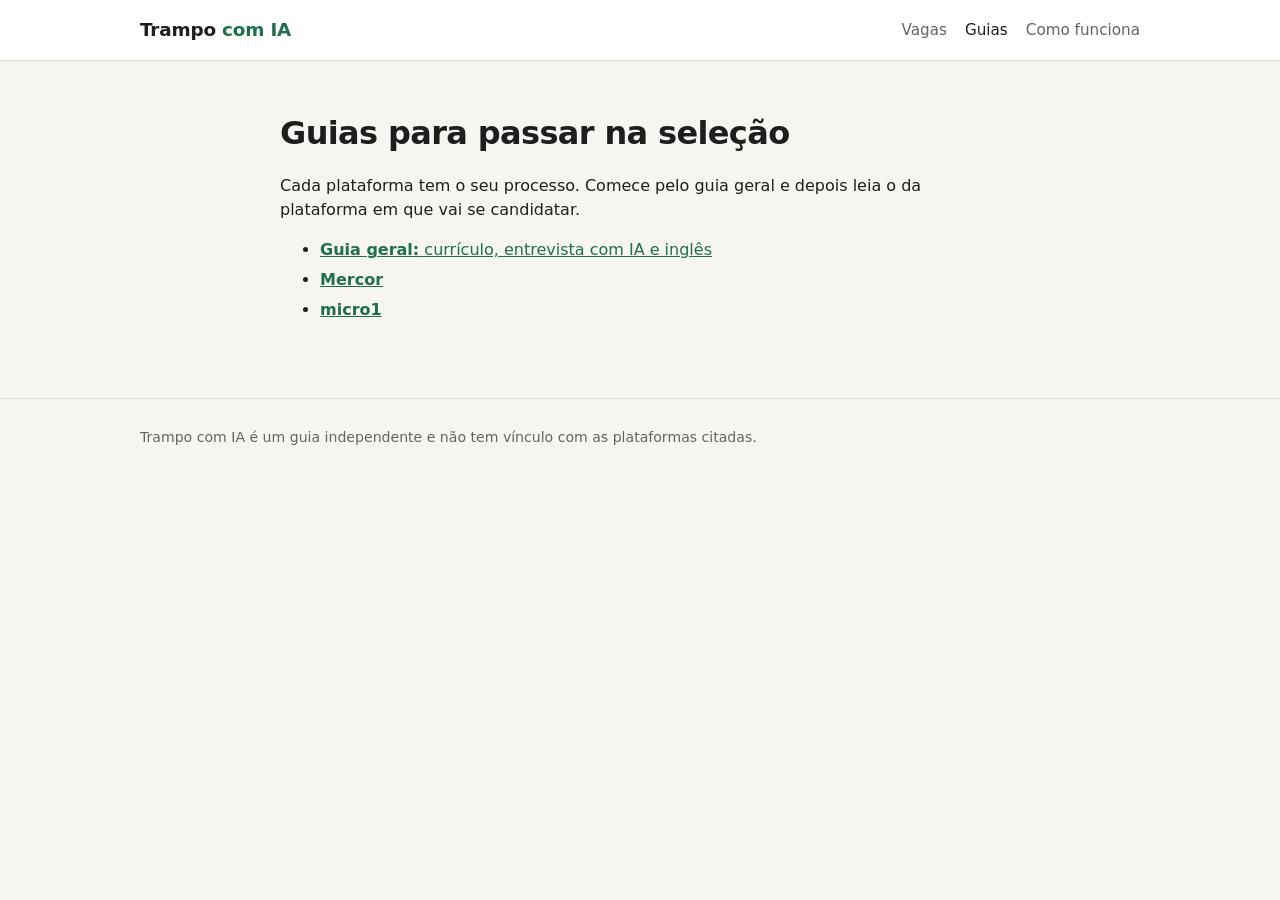
==== site/guias/index.html @ 9a8f085f "Hub de vagas de treinamento de IA: coletor (Mercor, micro1), site e rotina diaria Co-Authored-By: Cl" ====
<!doctype html>
<html lang="pt-BR">
<head>
<meta charset="utf-8">
<meta name="viewport" content="width=device-width, initial-scale=1">
<title>Guias · Trampo com IA</title>
<link rel="stylesheet" href="../estilo.css">
</head>
<body>
<header class="topo"><div class="envolve">
  <a class="logo" href="../">Trampo<span> com IA</span></a>
  <nav class="menu"><a href="../">Vagas</a><a href="./" aria-current="page">Guias</a><a href="../como-funciona.html">Como funciona</a></nav>
</div></header>
<main class="envolve texto">
  <h1>Guias para passar na seleção</h1>
  <p>Cada plataforma tem o seu processo. Comece pelo guia geral e depois leia o da plataforma em que vai se candidatar.</p>
  <ul>
    <li><a href="geral.html"><b>Guia geral:</b> currículo, entrevista com IA e inglês</a></li>
    <li><a href="mercor.html"><b>Mercor</b></a></li>
    <li><a href="micro1.html"><b>micro1</b></a></li>
  </ul>
</main>
<footer><div class="envolve"><p>Trampo com IA é um guia independente e não tem vínculo com as plataformas citadas.</p></div></footer>
</body>
</html>
---- site/estilo.css ----
:root {
  --bg: #f6f5f1; --sup: #ffffff; --tinta: #1d1f1c; --suave: #62665f; --linha: #e2e0d8;
  --marca: #1f6f4a; --marca-2: #e8f2ec; --alerta: #9a5b12; --alerta-2: #fbf1e3; --raio: 12px;
  font-family: "Inter", system-ui, -apple-system, "Segoe UI", sans-serif;
}
@media (prefers-color-scheme: dark) {
  :root { --bg: #121412; --sup: #1a1d1a; --tinta: #ecebe6; --suave: #a3a69f; --linha: #2c302c;
          --marca: #5cc493; --marca-2: #1c2f25; --alerta: #e7a95a; --alerta-2: #2e2416; }
}
* { box-sizing: border-box; }
body { margin: 0; background: var(--bg); color: var(--tinta); line-height: 1.5; }
a { color: var(--marca); }
.envolve { max-width: 1040px; margin: 0 auto; padding: 0 20px; }

header.topo { border-bottom: 1px solid var(--linha); background: var(--sup); }
header.topo .envolve { display: flex; align-items: center; gap: 24px; height: 60px; }
.logo { font-weight: 800; font-size: 1.15rem; text-decoration: none; color: var(--tinta); letter-spacing: -.01em; }
.logo span { color: var(--marca); }
nav.menu { display: flex; gap: 18px; margin-left: auto; font-size: .95rem; }
nav.menu a { color: var(--suave); text-decoration: none; }
nav.menu a:hover, nav.menu a[aria-current] { color: var(--tinta); }

.hero { padding: 40px 0 20px; }
.hero h1 { font-size: clamp(1.6rem, 3.6vw, 2.4rem); line-height: 1.15; margin: 0 0 10px; letter-spacing: -.02em; max-width: 22ch; }
.hero p { color: var(--suave); margin: 0; max-width: 60ch; font-size: 1.05rem; }
.numeros { display: flex; gap: 28px; margin-top: 22px; flex-wrap: wrap; }
.numeros b { display: block; font-size: 1.5rem; font-variant-numeric: tabular-nums; }
.numeros small { color: var(--suave); }

.filtros { position: sticky; top: 0; z-index: 5; background: var(--bg); padding: 14px 0; border-bottom: 1px solid var(--linha); }
.linha-f { display: flex; gap: 10px; flex-wrap: wrap; align-items: center; }
.filtros input[type=search], .filtros select {
  font: inherit; padding: 9px 12px; border: 1px solid var(--linha); border-radius: 10px; background: var(--sup); color: var(--tinta);
}
.filtros input[type=search] { flex: 1 1 260px; }
.chips { display: flex; gap: 6px; flex-wrap: wrap; margin-top: 10px; }
.chip { font: inherit; font-size: .88rem; padding: 5px 12px; border-radius: 99px; border: 1px solid var(--linha);
        background: var(--sup); color: var(--suave); cursor: pointer; }
.chip[aria-pressed=true] { background: var(--marca); border-color: var(--marca); color: #fff; }
.troca { display: inline-flex; align-items: center; gap: 6px; font-size: .92rem; color: var(--suave); cursor: pointer; }

.resultado { color: var(--suave); font-size: .92rem; margin: 16px 0 8px; }
.lista { display: grid; gap: 12px; padding-bottom: 40px; }
.vaga { background: var(--sup); border: 1px solid var(--linha); border-radius: var(--raio); padding: 16px 18px;
        display: grid; grid-template-columns: 1fr auto; gap: 6px 18px; }
.vaga h3 { margin: 0; font-size: 1.05rem; line-height: 1.3; }
.meta { display: flex; gap: 8px; flex-wrap: wrap; font-size: .82rem; color: var(--suave); align-items: center; }
.selo { padding: 2px 8px; border-radius: 6px; background: var(--bg); border: 1px solid var(--linha); }
.selo.br { background: var(--marca-2); color: var(--marca); border-color: transparent; font-weight: 600; }
.selo.fora { background: var(--alerta-2); color: var(--alerta); border-color: transparent; }
.valor { font-weight: 700; font-size: 1.1rem; text-align: right; font-variant-numeric: tabular-nums; white-space: nowrap; }
.valor small { display: block; font-weight: 400; font-size: .78rem; color: var(--suave); }
.resumo { grid-column: 1 / -1; color: var(--suave); font-size: .92rem; margin: 4px 0 0; }
.acoes { grid-column: 1 / -1; display: flex; gap: 10px; align-items: center; margin-top: 8px; flex-wrap: wrap; }
.botao { display: inline-block; padding: 8px 16px; border-radius: 10px; background: var(--marca); color: #fff; text-decoration: none;
         font-weight: 600; font-size: .92rem; }
.botao:hover { filter: brightness(1.08); }
.link-guia { font-size: .88rem; }
.mais { display: block; margin: 0 auto 40px; font: inherit; padding: 10px 22px; border-radius: 10px; border: 1px solid var(--linha);
        background: var(--sup); color: var(--tinta); cursor: pointer; }

footer { border-top: 1px solid var(--linha); color: var(--suave); font-size: .88rem; padding: 24px 0 40px; }
footer p { margin: 4px 0; max-width: 75ch; }

.texto { max-width: 720px; padding: 32px 0 60px; }
.texto h1 { letter-spacing: -.02em; line-height: 1.2; }
.texto h2 { margin-top: 32px; font-size: 1.25rem; }
.texto li { margin: 6px 0; }
.aviso { background: var(--alerta-2); color: var(--alerta); padding: 10px 14px; border-radius: 10px; font-size: .92rem; }

@media (max-width: 600px) {
  .vaga { grid-template-columns: 1fr; }
  .valor { text-align: left; }
  nav.menu { gap: 12px; font-size: .88rem; }
}
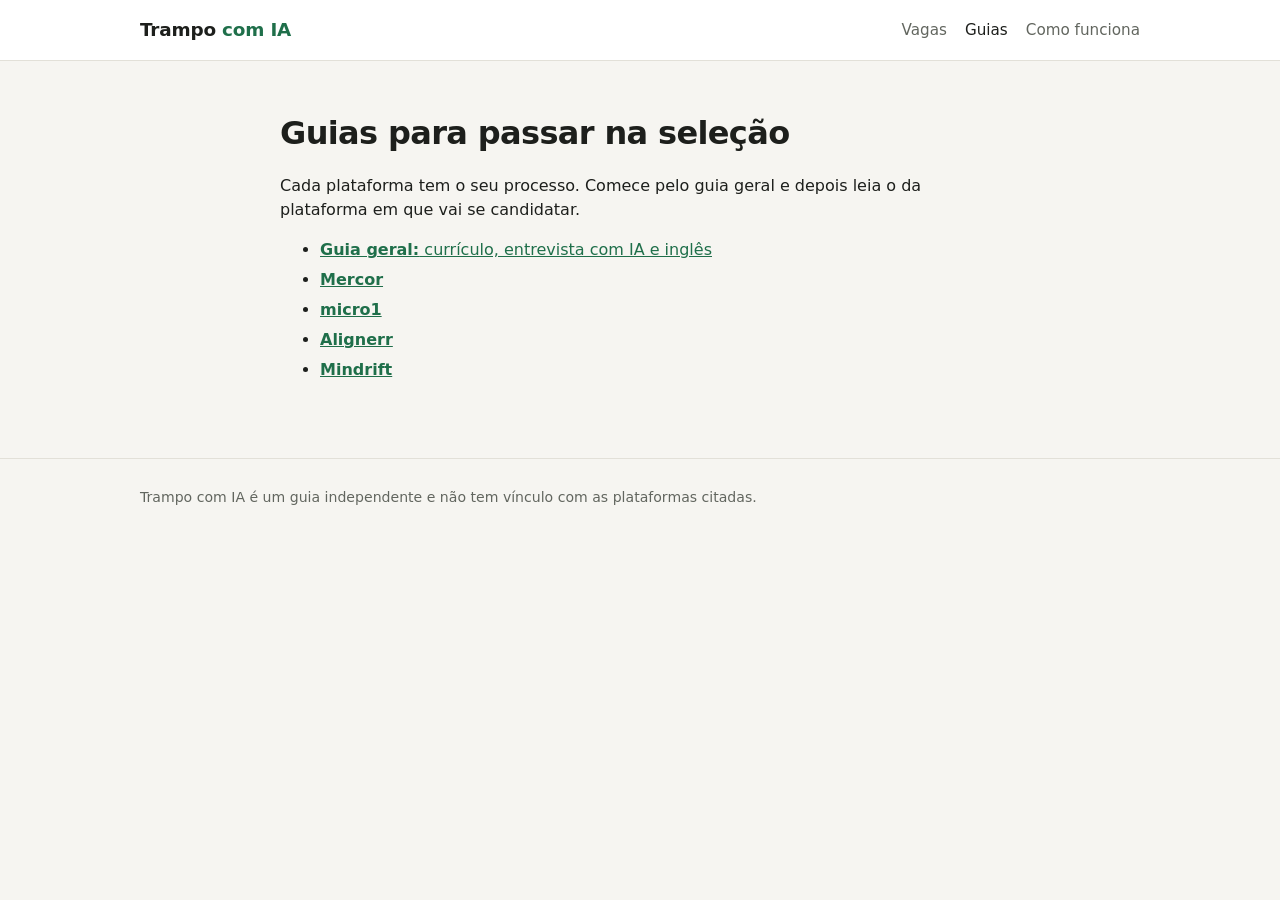
==== commit 0d6a5d9f: "Alignerr e Mindrift no hub: coletores, guias e vagas da mesma vaga em varias cidades agrupadas Co-Au" ====
--- a/site/guias/index.html
+++ b/site/guias/index.html
@@ -18,6 +18,8 @@
     <li><a href="geral.html"><b>Guia geral:</b> currículo, entrevista com IA e inglês</a></li>
     <li><a href="mercor.html"><b>Mercor</b></a></li>
     <li><a href="micro1.html"><b>micro1</b></a></li>
+    <li><a href="alignerr.html"><b>Alignerr</b></a></li>
+    <li><a href="mindrift.html"><b>Mindrift</b></a></li>
   </ul>
 </main>
 <footer><div class="envolve"><p>Trampo com IA é um guia independente e não tem vínculo com as plataformas citadas.</p></div></footer>
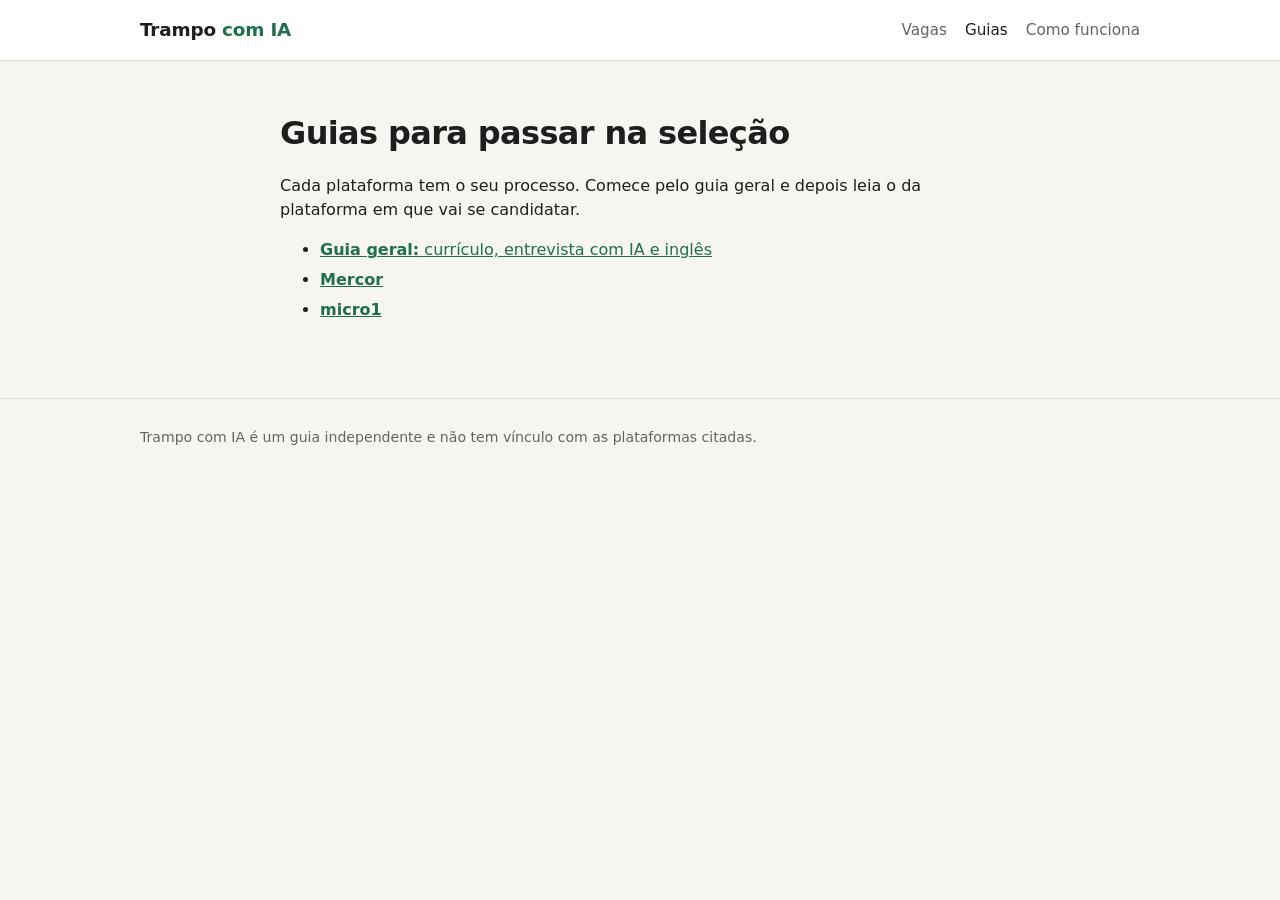
==== commit bbfe23e1: "So Mercor e micro1; coleta diaria e publicacao pelo GitHub Actions Co-Authored-By: Claude Opus 5.5 <" ====
--- a/site/guias/index.html
+++ b/site/guias/index.html
@@ -18,8 +18,6 @@
     <li><a href="geral.html"><b>Guia geral:</b> currículo, entrevista com IA e inglês</a></li>
     <li><a href="mercor.html"><b>Mercor</b></a></li>
     <li><a href="micro1.html"><b>micro1</b></a></li>
-    <li><a href="alignerr.html"><b>Alignerr</b></a></li>
-    <li><a href="mindrift.html"><b>Mindrift</b></a></li>
   </ul>
 </main>
 <footer><div class="envolve"><p>Trampo com IA é um guia independente e não tem vínculo com as plataformas citadas.</p></div></footer>
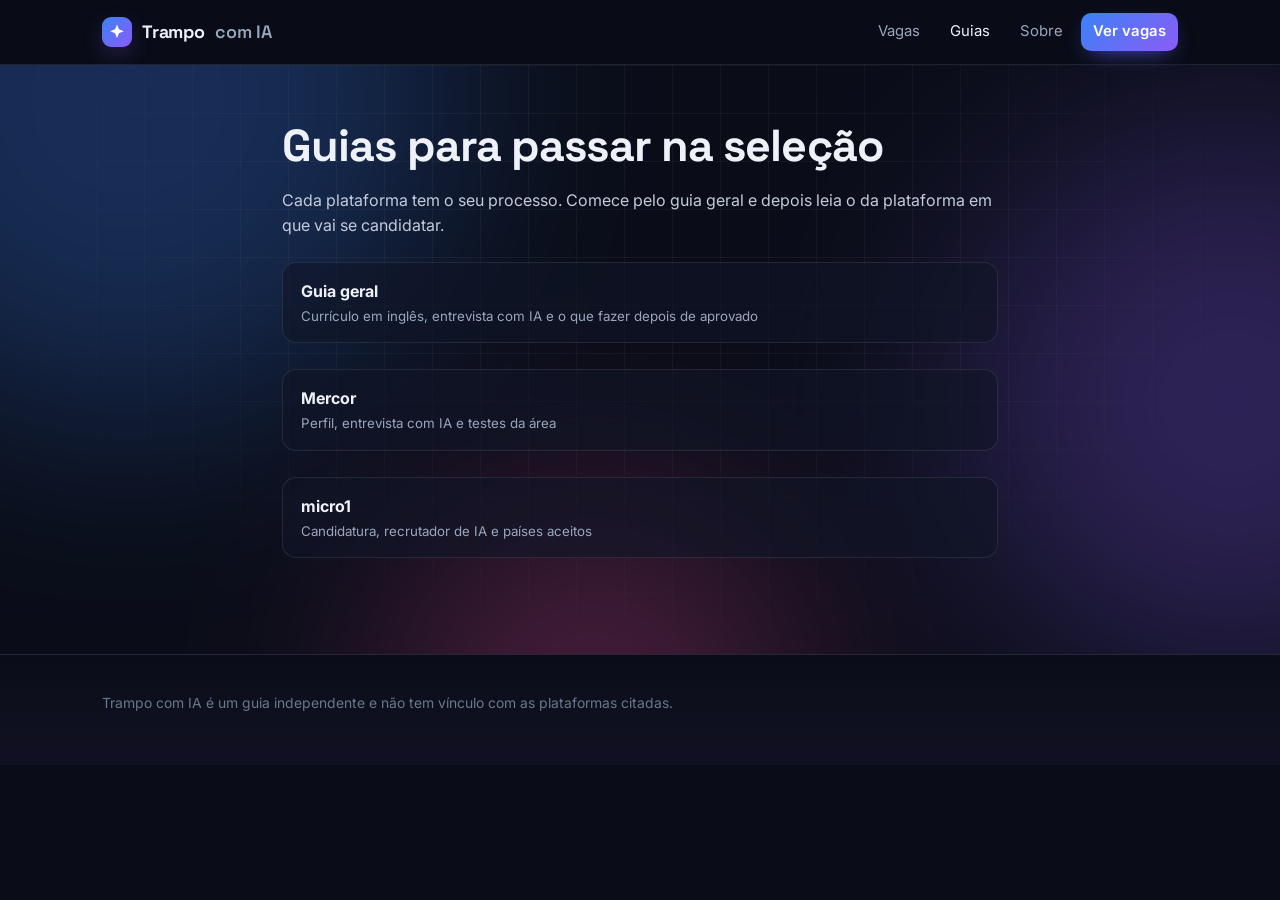
==== commit 9c5d4eed: "Novo visual: tema escuro aurora, vitrine de vagas no topo, ordem Em destaque e paginas de guia redes" ====
--- a/site/guias/index.html
+++ b/site/guias/index.html
@@ -3,23 +3,25 @@
 <head>
 <meta charset="utf-8">
 <meta name="viewport" content="width=device-width, initial-scale=1">
+<meta name="theme-color" content="#0a0d18">
 <title>Guias · Trampo com IA</title>
+<link rel="icon" href="data:image/svg+xml,%3Csvg xmlns='http://www.w3.org/2000/svg' viewBox='0 0 32 32'%3E%3Cdefs%3E%3ClinearGradient id='g' x1='0' y1='0' x2='1' y2='1'%3E%3Cstop stop-color='%233b82f6'/%3E%3Cstop offset='1' stop-color='%238b5cf6'/%3E%3C/linearGradient%3E%3C/defs%3E%3Crect width='32' height='32' rx='9' fill='url(%23g)'/%3E%3Cpath d='M16 6l2.6 6.4L25 15l-6.4 2.6L16 24l-2.6-6.4L7 15l6.4-2.6z' fill='white'/%3E%3C/svg%3E">
 <link rel="stylesheet" href="../estilo.css">
 </head>
 <body>
 <header class="topo"><div class="envolve">
-  <a class="logo" href="../">Trampo<span> com IA</span></a>
-  <nav class="menu"><a href="../">Vagas</a><a href="./" aria-current="page">Guias</a><a href="../como-funciona.html">Como funciona</a></nav>
+  <a class="logo" href="../"><span class="logo-marca"><svg viewBox="0 0 24 24" fill="#fff" aria-hidden="true"><path d="M12 2l2.6 6.4L21 11l-6.4 2.6L12 20l-2.6-6.4L3 11l6.4-2.6z"/></svg></span>Trampo<span>com IA</span></a>
+  <nav class="menu"><a href="../#vagas">Vagas</a><a href="../guias/" aria-current="page">Guias</a><a href="../como-funciona.html">Sobre</a><a class="cta" href="../#vagas">Ver vagas</a></nav>
 </div></header>
-<main class="envolve texto">
+<main class="pagina-texto"><div class="aurora" aria-hidden="true"><i></i><i></i><i></i></div><div class="envolve texto">
   <h1>Guias para passar na seleção</h1>
   <p>Cada plataforma tem o seu processo. Comece pelo guia geral e depois leia o da plataforma em que vai se candidatar.</p>
-  <ul>
-    <li><a href="geral.html"><b>Guia geral:</b> currículo, entrevista com IA e inglês</a></li>
-    <li><a href="mercor.html"><b>Mercor</b></a></li>
-    <li><a href="micro1.html"><b>micro1</b></a></li>
+  <ul class="lista-guias">
+    <li><a href="geral.html"><b>Guia geral</b><small>Currículo em inglês, entrevista com IA e o que fazer depois de aprovado</small></a></li>
+    <li><a href="mercor.html"><b>Mercor</b><small>Perfil, entrevista com IA e testes da área</small></a></li>
+    <li><a href="micro1.html"><b>micro1</b><small>Candidatura, recrutador de IA e países aceitos</small></a></li>
   </ul>
-</main>
+</div></main>
 <footer><div class="envolve"><p>Trampo com IA é um guia independente e não tem vínculo com as plataformas citadas.</p></div></footer>
 </body>
 </html>
--- a/site/estilo.css
+++ b/site/estilo.css
@@ -1,75 +1,244 @@
+/* Trampo com IA — visual escuro "aurora": azul-marinho, luzes azul/roxo/rosa, vidro fosco e destaque âmbar. */
+@import url("https://fonts.googleapis.com/css2?family=Space+Grotesk:wght@500;600;700&family=Inter:wght@400;500;600&display=swap");
+
 :root {
-  --bg: #f6f5f1; --sup: #ffffff; --tinta: #1d1f1c; --suave: #62665f; --linha: #e2e0d8;
-  --marca: #1f6f4a; --marca-2: #e8f2ec; --alerta: #9a5b12; --alerta-2: #fbf1e3; --raio: 12px;
-  font-family: "Inter", system-ui, -apple-system, "Segoe UI", sans-serif;
-}
-@media (prefers-color-scheme: dark) {
-  :root { --bg: #121412; --sup: #1a1d1a; --tinta: #ecebe6; --suave: #a3a69f; --linha: #2c302c;
-          --marca: #5cc493; --marca-2: #1c2f25; --alerta: #e7a95a; --alerta-2: #2e2416; }
+  --bg: #0a0d18;            /* hsl(230 38% 6%) */
+  --bg-2: #0e1222;
+  --card: rgba(17, 22, 40, .62);
+  --vidro: rgba(255, 255, 255, .045);
+  --linha: rgba(255, 255, 255, .09);
+  --linha-forte: rgba(255, 255, 255, .16);
+  --tinta: #eef2f8;
+  --suave: #9aa6bd;
+  --fraco: #6b7690;
+  --azul: #60a5fa; --roxo: #a855f7; --rosa: #ec4899; --ambar: #fbbf24; --verde: #34d399;
+  --grad: linear-gradient(135deg, #3b82f6, #8b5cf6);
+  --grad-aurora: linear-gradient(120deg, #60a5fa, #a855f7, #ec4899, #f59e0b, #60a5fa);
+  --raio: 16px;
+  --display: "Space Grotesk", "Inter", system-ui, sans-serif;
+  color-scheme: dark;
 }
 * { box-sizing: border-box; }
-body { margin: 0; background: var(--bg); color: var(--tinta); line-height: 1.5; }
-a { color: var(--marca); }
-.envolve { max-width: 1040px; margin: 0 auto; padding: 0 20px; }
-
-header.topo { border-bottom: 1px solid var(--linha); background: var(--sup); }
-header.topo .envolve { display: flex; align-items: center; gap: 24px; height: 60px; }
-.logo { font-weight: 800; font-size: 1.15rem; text-decoration: none; color: var(--tinta); letter-spacing: -.01em; }
-.logo span { color: var(--marca); }
-nav.menu { display: flex; gap: 18px; margin-left: auto; font-size: .95rem; }
-nav.menu a { color: var(--suave); text-decoration: none; }
-nav.menu a:hover, nav.menu a[aria-current] { color: var(--tinta); }
-
-.hero { padding: 40px 0 20px; }
-.hero h1 { font-size: clamp(1.6rem, 3.6vw, 2.4rem); line-height: 1.15; margin: 0 0 10px; letter-spacing: -.02em; max-width: 22ch; }
-.hero p { color: var(--suave); margin: 0; max-width: 60ch; font-size: 1.05rem; }
-.numeros { display: flex; gap: 28px; margin-top: 22px; flex-wrap: wrap; }
-.numeros b { display: block; font-size: 1.5rem; font-variant-numeric: tabular-nums; }
-.numeros small { color: var(--suave); }
-
-.filtros { position: sticky; top: 0; z-index: 5; background: var(--bg); padding: 14px 0; border-bottom: 1px solid var(--linha); }
+html { scroll-behavior: smooth; }
+body {
+  margin: 0; background: var(--bg); color: var(--tinta); line-height: 1.55; overflow-x: clip;
+  font-family: "Inter", system-ui, -apple-system, "Segoe UI", sans-serif; -webkit-font-smoothing: antialiased;
+}
+a { color: var(--azul); }
+h1, h2, h3 { font-family: var(--display); letter-spacing: -.02em; }
+.envolve { max-width: 1120px; margin: 0 auto; padding: 0 22px; }
+:focus-visible { outline: 2px solid var(--azul); outline-offset: 2px; border-radius: 6px; }
+
+/* ---------- utilidades do visual ---------- */
+.grad-texto {
+  background: var(--grad-aurora); background-size: 300% 300%;
+  -webkit-background-clip: text; background-clip: text; color: transparent;
+  animation: pan 9s ease infinite;
+}
+.vidro { background: var(--vidro); border: 1px solid var(--linha); backdrop-filter: blur(18px); -webkit-backdrop-filter: blur(18px); }
+@keyframes pan { 0%, 100% { background-position: 0% 50%; } 50% { background-position: 100% 50%; } }
+@keyframes blob { 0%, 100% { transform: translate(0, 0) scale(1); } 33% { transform: translate(40px, -50px) scale(1.12); } 66% { transform: translate(-30px, 30px) scale(.92); } }
+@keyframes pulso { 0%, 100% { opacity: .45; } 50% { opacity: 1; } }
+@keyframes desliza { from { transform: translateX(0); } to { transform: translateX(-50%); } }
+@keyframes sobe { from { opacity: 0; transform: translateY(14px); } to { opacity: 1; transform: none; } }
+
+/* ---------- topo ---------- */
+header.topo {
+  position: sticky; top: 0; z-index: 20;
+  background: rgba(10, 13, 24, .72); backdrop-filter: blur(18px); -webkit-backdrop-filter: blur(18px);
+  border-bottom: 1px solid var(--linha);
+}
+header.topo .envolve { display: flex; align-items: center; gap: 24px; height: 64px; }
+.logo { display: inline-flex; align-items: center; gap: 10px; font-family: var(--display); font-weight: 700; font-size: 1.12rem;
+        color: var(--tinta); text-decoration: none; letter-spacing: -.01em; }
+.logo span { color: var(--suave); font-weight: 600; }
+.logo-marca { width: 30px; height: 30px; border-radius: 9px; background: var(--grad); display: grid; place-items: center;
+              box-shadow: 0 8px 24px -8px rgba(139, 92, 246, .8); }
+.logo-marca svg { width: 18px; height: 18px; }
+nav.menu { display: flex; gap: 6px; margin-left: auto; align-items: center; }
+nav.menu a { color: var(--suave); text-decoration: none; font-size: .93rem; padding: 7px 12px; border-radius: 10px; transition: color .2s, background .2s; }
+nav.menu a:hover { color: var(--tinta); background: var(--vidro); }
+nav.menu a[aria-current] { color: var(--tinta); }
+nav.menu a.cta { color: #fff; background: var(--grad); font-weight: 600; box-shadow: 0 8px 22px -10px rgba(99, 102, 241, .9); }
+nav.menu a.cta:hover { filter: brightness(1.1); }
+
+/* ---------- hero ---------- */
+.hero { position: relative; isolation: isolate; overflow: hidden; padding: 84px 0 56px; }
+.aurora { position: absolute; inset: 0; z-index: -1; pointer-events: none; }
+.aurora i { position: absolute; border-radius: 50%; filter: blur(110px); opacity: .5; animation: blob 18s ease-in-out infinite; }
+.aurora i:nth-child(1) { width: 40rem; height: 40rem; top: -18rem; left: -12rem; background: #3b82f6; }
+.aurora i:nth-child(2) { width: 34rem; height: 34rem; top: 4rem; right: -14rem; background: #8b5cf6; animation-delay: -6s; }
+.aurora i:nth-child(3) { width: 26rem; height: 26rem; bottom: -16rem; left: 30%; background: #ec4899; opacity: .32; animation-delay: -12s; }
+.aurora::after { content: ""; position: absolute; inset: 0;
+  background-image: linear-gradient(to right, rgba(255,255,255,.045) 1px, transparent 1px), linear-gradient(to bottom, rgba(255,255,255,.045) 1px, transparent 1px);
+  background-size: 48px 48px; mask-image: radial-gradient(ellipse at 50% 30%, #000 30%, transparent 75%); -webkit-mask-image: radial-gradient(ellipse at 50% 30%, #000 30%, transparent 75%); }
+.pilula { display: inline-flex; align-items: center; gap: 8px; padding: 6px 14px; border-radius: 99px; font-size: .84rem; color: var(--suave); }
+.pilula b { color: var(--tinta); font-weight: 600; }
+.ponto { width: 8px; height: 8px; border-radius: 50%; background: var(--verde); box-shadow: 0 0 12px var(--verde); animation: pulso 2.4s ease-in-out infinite; }
+.hero h1 { font-size: clamp(2.1rem, 5.4vw, 4rem); line-height: 1.04; margin: 22px 0 18px; max-width: 16ch; font-weight: 700; }
+.hero .sub { color: var(--suave); font-size: clamp(1rem, 1.6vw, 1.15rem); max-width: 58ch; margin: 0; }
+.hero-acoes { display: flex; gap: 12px; flex-wrap: wrap; margin-top: 30px; }
+.hero-texto > * { animation: sobe .7s ease both; }
+.hero-texto > *:nth-child(2) { animation-delay: .08s; }
+.hero-texto > *:nth-child(3) { animation-delay: .16s; }
+.hero-texto > *:nth-child(4) { animation-delay: .24s; }
+.hero-texto > *:nth-child(5) { animation-delay: .32s; }
+
+.botao, .botao-vidro {
+  display: inline-flex; align-items: center; justify-content: center; gap: 8px; font: inherit; font-weight: 600; font-size: .95rem;
+  padding: 12px 22px; border-radius: 12px; text-decoration: none; cursor: pointer; border: 0; transition: transform .15s, filter .2s, background .2s;
+}
+.botao { background: var(--grad); color: #fff; box-shadow: 0 10px 30px -10px rgba(99, 102, 241, .75), 0 20px 50px -20px rgba(168, 85, 247, .5); }
+.botao:hover { filter: brightness(1.12); transform: translateY(-1px); }
+.botao-vidro { color: var(--tinta); background: var(--vidro); border: 1px solid var(--linha-forte); }
+.botao-vidro:hover { background: rgba(255, 255, 255, .09); }
+.botao svg, .botao-vidro svg { width: 16px; height: 16px; }
+
+.numeros { display: grid; grid-template-columns: repeat(3, minmax(0, 1fr)); gap: 12px; margin-top: 44px; max-width: 640px; }
+.numero { padding: 16px 18px; border-radius: var(--raio); }
+.numero b { display: block; white-space: nowrap; font-family: var(--display); font-size: clamp(1.5rem, 3vw, 2rem); line-height: 1.1; font-variant-numeric: tabular-nums;
+            background: linear-gradient(135deg, #fff, #c7d2fe); -webkit-background-clip: text; background-clip: text; color: transparent; }
+.numero.br b { background: linear-gradient(135deg, #34d399, #38bdf8); -webkit-background-clip: text; background-clip: text; }
+.numero.ouro b { background: linear-gradient(135deg, #fbbf24, #f472b6); -webkit-background-clip: text; background-clip: text; }
+.numero small { color: var(--suave); font-size: .82rem; }
+
+/* cards de vaga flutuando à direita do topo */
+.hero-grade { display: grid; grid-template-columns: minmax(0, 1.15fr) minmax(0, .85fr); gap: 40px; align-items: center; }
+.vitrine { position: relative; height: 430px; perspective: 1200px; }
+.vitrine .vaga { position: absolute; width: min(100%, 340px); padding: 18px; gap: 8px; pointer-events: none;
+                 background: rgba(17, 22, 40, .78); backdrop-filter: blur(16px); -webkit-backdrop-filter: blur(16px);
+                 box-shadow: 0 30px 60px -15px rgba(99, 102, 241, .45), 0 40px 90px -25px rgba(236, 72, 153, .3);
+                 animation: flutua 7s ease-in-out infinite; }
+.vitrine .vaga::before { opacity: 1; }
+.vitrine .vaga:nth-child(1) { top: 0; right: 0; transform: rotateY(-12deg) rotateX(4deg); }
+.vitrine .vaga:nth-child(2) { top: 150px; left: 0; transform: rotateY(-12deg) rotateX(4deg); animation-delay: -2.3s; z-index: 2; }
+.vitrine .vaga:nth-child(3) { top: 295px; right: 24px; transform: rotateY(-12deg) rotateX(4deg); animation-delay: -4.6s; opacity: .85; }
+.vitrine .resumo, .vitrine .acoes { display: none; }
+@keyframes flutua { 0%, 100% { translate: 0 0; } 50% { translate: 0 -14px; } }
+
+/* faixa de áreas que desliza */
+.faixa { border-block: 1px solid var(--linha); overflow: hidden; padding: 14px 0; background: rgba(255, 255, 255, .015);
+         mask-image: linear-gradient(90deg, transparent, #000 10%, #000 90%, transparent); -webkit-mask-image: linear-gradient(90deg, transparent, #000 10%, #000 90%, transparent); }
+.faixa-trilho { display: flex; width: max-content; animation: desliza 40s linear infinite; }
+.faixa span { font-family: var(--display); color: var(--fraco); font-size: 1.02rem; padding: 0 22px; white-space: nowrap; }
+.faixa span::before { content: "✦"; margin-right: 22px; color: var(--roxo); opacity: .7; }
+
+/* ---------- como funciona (3 passos) ---------- */
+.secao { padding-block: 72px 24px; }
+.secao-titulo { font-size: clamp(1.6rem, 3.2vw, 2.3rem); margin: 0 0 8px; line-height: 1.15; }
+.secao-sub { color: var(--suave); margin: 0 0 30px; max-width: 60ch; }
+.passos { display: grid; grid-template-columns: repeat(3, minmax(0, 1fr)); gap: 14px; }
+.passo { padding: 22px; border-radius: var(--raio); position: relative; }
+.passo-n { width: 38px; height: 38px; border-radius: 11px; display: grid; place-items: center; font-family: var(--display); font-weight: 700; color: #fff; margin-bottom: 14px; }
+.passo:nth-child(1) .passo-n { background: linear-gradient(135deg, #06b6d4, #3b82f6); }
+.passo:nth-child(2) .passo-n { background: linear-gradient(135deg, #8b5cf6, #ec4899); }
+.passo:nth-child(3) .passo-n { background: linear-gradient(135deg, #f59e0b, #ec4899); }
+.passo h3 { margin: 0 0 6px; font-size: 1.1rem; }
+.passo p { margin: 0; color: var(--suave); font-size: .94rem; }
+
+/* ---------- filtros ---------- */
+#vagas { scroll-margin-top: 70px; }
+.filtros { position: sticky; top: 64px; z-index: 10; padding: 14px 0 12px; background: rgba(10, 13, 24, .82);
+           backdrop-filter: blur(18px); -webkit-backdrop-filter: blur(18px); border-bottom: 1px solid var(--linha); }
 .linha-f { display: flex; gap: 10px; flex-wrap: wrap; align-items: center; }
+.campo { position: relative; flex: 1 1 280px; }
+.campo svg { position: absolute; left: 13px; top: 50%; transform: translateY(-50%); width: 17px; height: 17px; color: var(--fraco); pointer-events: none; }
 .filtros input[type=search], .filtros select {
-  font: inherit; padding: 9px 12px; border: 1px solid var(--linha); border-radius: 10px; background: var(--sup); color: var(--tinta);
-}
-.filtros input[type=search] { flex: 1 1 260px; }
-.chips { display: flex; gap: 6px; flex-wrap: wrap; margin-top: 10px; }
-.chip { font: inherit; font-size: .88rem; padding: 5px 12px; border-radius: 99px; border: 1px solid var(--linha);
-        background: var(--sup); color: var(--suave); cursor: pointer; }
-.chip[aria-pressed=true] { background: var(--marca); border-color: var(--marca); color: #fff; }
-.troca { display: inline-flex; align-items: center; gap: 6px; font-size: .92rem; color: var(--suave); cursor: pointer; }
-
-.resultado { color: var(--suave); font-size: .92rem; margin: 16px 0 8px; }
-.lista { display: grid; gap: 12px; padding-bottom: 40px; }
-.vaga { background: var(--sup); border: 1px solid var(--linha); border-radius: var(--raio); padding: 16px 18px;
-        display: grid; grid-template-columns: 1fr auto; gap: 6px 18px; }
-.vaga h3 { margin: 0; font-size: 1.05rem; line-height: 1.3; }
-.meta { display: flex; gap: 8px; flex-wrap: wrap; font-size: .82rem; color: var(--suave); align-items: center; }
-.selo { padding: 2px 8px; border-radius: 6px; background: var(--bg); border: 1px solid var(--linha); }
-.selo.br { background: var(--marca-2); color: var(--marca); border-color: transparent; font-weight: 600; }
-.selo.fora { background: var(--alerta-2); color: var(--alerta); border-color: transparent; }
-.valor { font-weight: 700; font-size: 1.1rem; text-align: right; font-variant-numeric: tabular-nums; white-space: nowrap; }
-.valor small { display: block; font-weight: 400; font-size: .78rem; color: var(--suave); }
-.resumo { grid-column: 1 / -1; color: var(--suave); font-size: .92rem; margin: 4px 0 0; }
-.acoes { grid-column: 1 / -1; display: flex; gap: 10px; align-items: center; margin-top: 8px; flex-wrap: wrap; }
-.botao { display: inline-block; padding: 8px 16px; border-radius: 10px; background: var(--marca); color: #fff; text-decoration: none;
-         font-weight: 600; font-size: .92rem; }
-.botao:hover { filter: brightness(1.08); }
-.link-guia { font-size: .88rem; }
-.mais { display: block; margin: 0 auto 40px; font: inherit; padding: 10px 22px; border-radius: 10px; border: 1px solid var(--linha);
-        background: var(--sup); color: var(--tinta); cursor: pointer; }
-
-footer { border-top: 1px solid var(--linha); color: var(--suave); font-size: .88rem; padding: 24px 0 40px; }
-footer p { margin: 4px 0; max-width: 75ch; }
-
-.texto { max-width: 720px; padding: 32px 0 60px; }
-.texto h1 { letter-spacing: -.02em; line-height: 1.2; }
-.texto h2 { margin-top: 32px; font-size: 1.25rem; }
-.texto li { margin: 6px 0; }
-.aviso { background: var(--alerta-2); color: var(--alerta); padding: 10px 14px; border-radius: 10px; font-size: .92rem; }
-
+  font: inherit; font-size: .94rem; padding: 10px 14px; border: 1px solid var(--linha); border-radius: 12px;
+  background: rgba(255, 255, 255, .04); color: var(--tinta); transition: border-color .2s, background .2s;
+}
+.filtros input[type=search] { width: 100%; padding-left: 38px; }
+.filtros input[type=search]::placeholder { color: var(--fraco); }
+.filtros input:focus, .filtros select:focus { border-color: rgba(139, 92, 246, .7); background: rgba(255, 255, 255, .07); outline: none; }
+.filtros select option { background: var(--bg-2); color: var(--tinta); }
+.troca { display: inline-flex; align-items: center; gap: 9px; font-size: .9rem; color: var(--suave); cursor: pointer; user-select: none; }
+.troca input { appearance: none; width: 36px; height: 20px; border-radius: 99px; background: rgba(255, 255, 255, .12); position: relative; cursor: pointer; transition: background .2s; margin: 0; }
+.troca input::after { content: ""; position: absolute; top: 3px; left: 3px; width: 14px; height: 14px; border-radius: 50%; background: #fff; transition: transform .2s; }
+.troca input:checked { background: linear-gradient(135deg, #10b981, #3b82f6); }
+.troca input:checked::after { transform: translateX(16px); }
+.chips { display: flex; gap: 6px; flex-wrap: nowrap; overflow-x: auto; margin-top: 12px; padding-bottom: 2px; scrollbar-width: none; }
+.chips::-webkit-scrollbar { display: none; }
+.chip { font: inherit; font-size: .84rem; padding: 6px 13px; border-radius: 99px; border: 1px solid var(--linha); white-space: nowrap;
+        background: rgba(255, 255, 255, .03); color: var(--suave); cursor: pointer; transition: all .2s; }
+.chip:hover { color: var(--tinta); border-color: var(--linha-forte); }
+.chip[aria-pressed=true] { background: var(--grad); border-color: transparent; color: #fff; box-shadow: 0 6px 18px -8px rgba(139, 92, 246, .9); }
+
+/* ---------- lista de vagas ---------- */
+.resultado { color: var(--suave); font-size: .9rem; margin: 20px 0 12px; }
+.lista { display: grid; grid-template-columns: repeat(2, minmax(0, 1fr)); gap: 14px; padding-bottom: 28px; }
+.vaga {
+  position: relative; display: flex; flex-direction: column; gap: 10px; padding: 20px; border-radius: var(--raio);
+  background: var(--card); border: 1px solid var(--linha); transition: transform .2s, border-color .2s, box-shadow .2s;
+}
+.vaga::before { /* borda em gradiente que aparece no hover */
+  content: ""; position: absolute; inset: -1px; border-radius: inherit; padding: 1px; pointer-events: none; opacity: 0; transition: opacity .25s;
+  background: linear-gradient(135deg, rgba(96,165,250,.8), rgba(168,85,247,.8), rgba(236,72,153,.6));
+  -webkit-mask: linear-gradient(#000 0 0) content-box, linear-gradient(#000 0 0); -webkit-mask-composite: xor; mask-composite: exclude;
+}
+.vaga:hover { transform: translateY(-2px); box-shadow: 0 20px 50px -24px rgba(99, 102, 241, .6); border-color: transparent; }
+.vaga:hover::before { opacity: 1; }
+.vaga-topo { display: flex; align-items: center; justify-content: space-between; gap: 10px; font-size: .8rem; color: var(--fraco); }
+.plat { display: inline-flex; align-items: center; gap: 7px; font-weight: 600; color: var(--tinta); font-size: .82rem; }
+.plat::before { content: ""; width: 8px; height: 8px; border-radius: 3px; background: var(--azul); }
+.plat.micro1::before { background: var(--roxo); }
+.vaga h3 { margin: 0; font-size: 1.08rem; line-height: 1.3; font-weight: 600; }
+.valor { font-family: var(--display); font-weight: 700; font-size: 1.35rem; line-height: 1; font-variant-numeric: tabular-nums;
+         background: linear-gradient(135deg, #fbbf24, #f472b6); -webkit-background-clip: text; background-clip: text; color: transparent; }
+.valor small { font-family: "Inter", sans-serif; font-weight: 500; font-size: .78rem; color: var(--fraco); -webkit-text-fill-color: var(--fraco); margin-left: 6px; }
+.valor.sem { font-size: .88rem; font-weight: 500; color: var(--fraco); -webkit-text-fill-color: var(--fraco); background: none; font-family: "Inter", sans-serif; }
+.meta { display: flex; gap: 6px; flex-wrap: wrap; align-items: center; }
+.selo { font-size: .76rem; padding: 3px 9px; border-radius: 8px; background: rgba(255, 255, 255, .05); border: 1px solid var(--linha); color: var(--suave); }
+.selo.br { background: rgba(52, 211, 153, .12); border-color: rgba(52, 211, 153, .3); color: #6ee7b7; font-weight: 600; }
+.selo.fora { background: rgba(251, 191, 36, .08); border-color: rgba(251, 191, 36, .22); color: #fcd34d; }
+.resumo { color: var(--suave); font-size: .9rem; margin: 0; display: -webkit-box; -webkit-line-clamp: 3; -webkit-box-orient: vertical; overflow: hidden; }
+.acoes { display: flex; gap: 14px; align-items: center; margin-top: auto; padding-top: 6px; flex-wrap: wrap; }
+.acoes .botao { padding: 10px 16px; font-size: .9rem; }
+.link-guia { font-size: .84rem; color: var(--suave); text-decoration: none; }
+.link-guia:hover { color: var(--tinta); text-decoration: underline; }
+.mais { display: block; margin: 8px auto 64px; }
+.vazio { grid-column: 1 / -1; text-align: center; padding: 48px 16px; border-radius: var(--raio); color: var(--suave); }
+
+/* ---------- rodapé ---------- */
+footer { border-top: 1px solid var(--linha); color: var(--fraco); font-size: .87rem; padding: 32px 0 44px; background: linear-gradient(180deg, transparent, rgba(139, 92, 246, .05)); }
+footer p { margin: 6px 0; max-width: 78ch; }
+footer b { color: var(--suave); }
+footer a { color: var(--suave); }
+
+/* ---------- páginas de texto (guias, como funciona) ---------- */
+.pagina-texto { position: relative; isolation: isolate; overflow: hidden; }
+.pagina-texto .aurora i { opacity: .28; }
+.texto { max-width: 760px; padding-block: 56px 72px; }
+.texto h1 { font-size: clamp(1.9rem, 4.4vw, 2.8rem); line-height: 1.1; margin: 0 0 18px; }
+.texto h2 { margin-top: 38px; font-size: 1.3rem; }
+.texto p, .texto li { color: #c3cbdb; }
+.texto li { margin: 8px 0; }
+.texto li b, .texto p b { color: var(--tinta); }
+.texto ol, .texto ul { padding-left: 1.2rem; }
+.texto ol li::marker { color: var(--roxo); font-weight: 700; }
+.aviso { background: rgba(251, 191, 36, .08); border: 1px solid rgba(251, 191, 36, .25); color: #fcd34d; padding: 12px 16px; border-radius: 12px; font-size: .92rem; }
+.lista-guias { list-style: none; padding: 0 !important; display: grid; gap: 10px; }
+.lista-guias a { display: block; padding: 16px 18px; border-radius: 14px; background: var(--card); border: 1px solid var(--linha); color: var(--tinta); text-decoration: none; transition: border-color .2s, transform .2s; }
+.lista-guias a:hover { border-color: rgba(139, 92, 246, .6); transform: translateX(3px); }
+.lista-guias small { display: block; color: var(--suave); margin-top: 2px; }
+
+@media (max-width: 960px) {
+  .hero-grade { grid-template-columns: 1fr; }
+  .vitrine { display: none; }
+}
+@media (max-width: 860px) {
+  .lista { grid-template-columns: 1fr; }
+  .passos { grid-template-columns: 1fr; }
+}
 @media (max-width: 600px) {
-  .vaga { grid-template-columns: 1fr; }
-  .valor { text-align: left; }
-  nav.menu { gap: 12px; font-size: .88rem; }
-}
+  .hero { padding: 56px 0 40px; }
+  nav.menu a:not(.cta) { display: none; }
+  .numeros { gap: 8px; }
+  .numero { padding: 12px; }
+  .numero b { font-size: 1.25rem; }
+  .filtros { position: static; }
+  .pagina-texto .texto { padding-block: 36px 56px; }
+  .filtros select { flex: 1 1 45%; }
+}
+@media (prefers-reduced-motion: reduce) {
+  *, *::before, *::after { animation: none !important; transition: none !important; }
+}
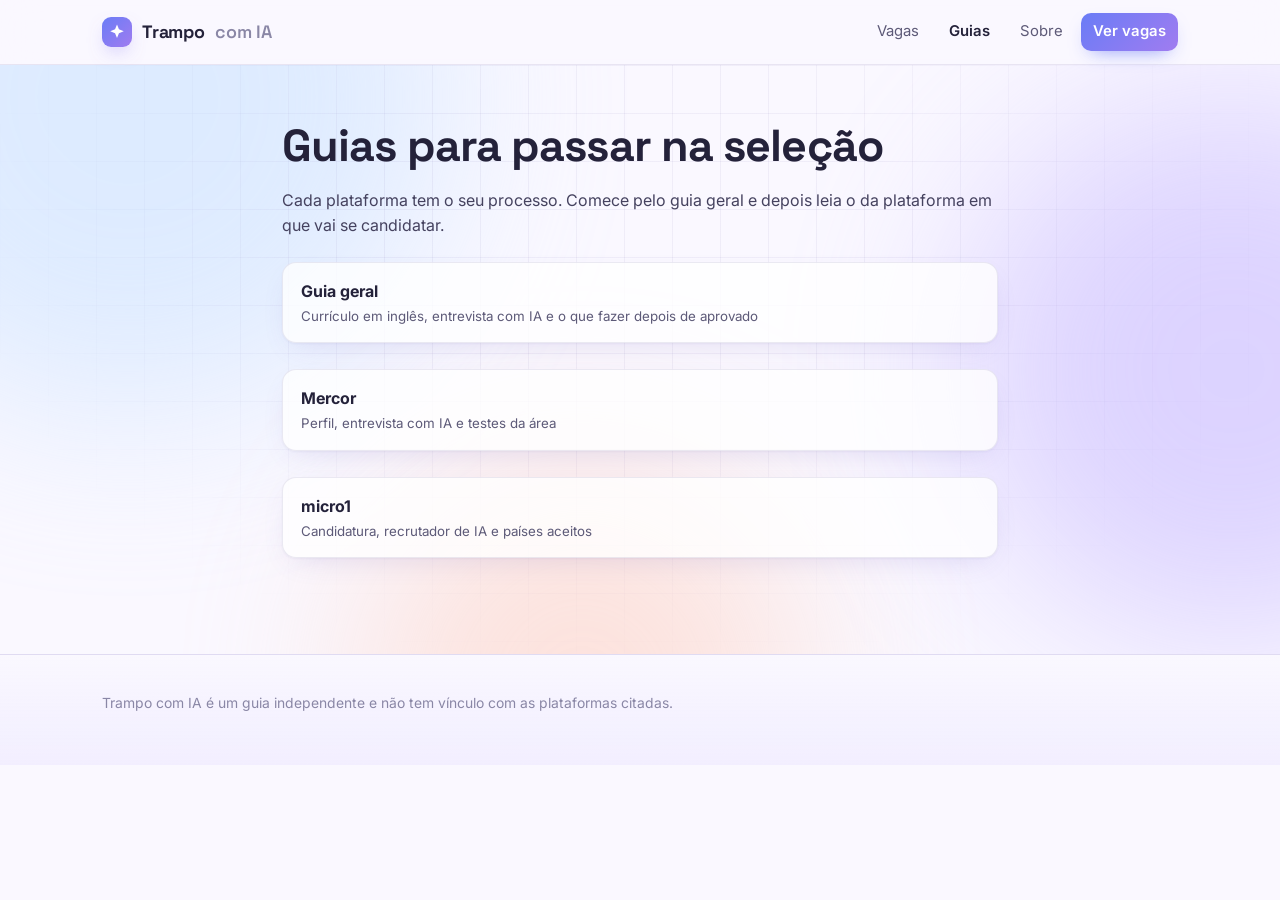
==== commit c0d7cea7: "Vagas em portugues (traducao local OPUS-MT, sem API) com titulo original; paleta clara em tons paste" ====
--- a/site/guias/index.html
+++ b/site/guias/index.html
@@ -3,7 +3,7 @@
 <head>
 <meta charset="utf-8">
 <meta name="viewport" content="width=device-width, initial-scale=1">
-<meta name="theme-color" content="#0a0d18">
+<meta name="theme-color" content="#faf8ff">
 <title>Guias · Trampo com IA</title>
 <link rel="icon" href="data:image/svg+xml,%3Csvg xmlns='http://www.w3.org/2000/svg' viewBox='0 0 32 32'%3E%3Cdefs%3E%3ClinearGradient id='g' x1='0' y1='0' x2='1' y2='1'%3E%3Cstop stop-color='%233b82f6'/%3E%3Cstop offset='1' stop-color='%238b5cf6'/%3E%3C/linearGradient%3E%3C/defs%3E%3Crect width='32' height='32' rx='9' fill='url(%23g)'/%3E%3Cpath d='M16 6l2.6 6.4L25 15l-6.4 2.6L16 24l-2.6-6.4L7 15l6.4-2.6z' fill='white'/%3E%3C/svg%3E">
 <link rel="stylesheet" href="../estilo.css">
--- a/site/estilo.css
+++ b/site/estilo.css
@@ -1,22 +1,24 @@
-/* Trampo com IA — visual escuro "aurora": azul-marinho, luzes azul/roxo/rosa, vidro fosco e destaque âmbar. */
+/* Trampo com IA — visual claro em tons pastel: lavanda, pêssego, menta e azul-bebê, com vidro fosco e luzes suaves. */
 @import url("https://fonts.googleapis.com/css2?family=Space+Grotesk:wght@500;600;700&family=Inter:wght@400;500;600&display=swap");
 
 :root {
-  --bg: #0a0d18;            /* hsl(230 38% 6%) */
-  --bg-2: #0e1222;
-  --card: rgba(17, 22, 40, .62);
-  --vidro: rgba(255, 255, 255, .045);
-  --linha: rgba(255, 255, 255, .09);
-  --linha-forte: rgba(255, 255, 255, .16);
-  --tinta: #eef2f8;
-  --suave: #9aa6bd;
-  --fraco: #6b7690;
-  --azul: #60a5fa; --roxo: #a855f7; --rosa: #ec4899; --ambar: #fbbf24; --verde: #34d399;
-  --grad: linear-gradient(135deg, #3b82f6, #8b5cf6);
-  --grad-aurora: linear-gradient(120deg, #60a5fa, #a855f7, #ec4899, #f59e0b, #60a5fa);
+  --bg: #faf8ff;             /* branco lavanda */
+  --bg-2: #f3efff;
+  --card: rgba(255, 255, 255, .78);
+  --vidro: rgba(255, 255, 255, .62);
+  --linha: rgba(76, 64, 140, .11);
+  --linha-forte: rgba(76, 64, 140, .2);
+  --tinta: #24223a;          /* quase preto arroxeado */
+  --suave: #5d5a78;
+  --fraco: #8a87a6;
+  --lavanda: #b9a7ff; --pessego: #ffc9b5; --menta: #b8ecd7; --bebe: #bcdcff; --rosa: #ffc2dc;
+  --azul: #4f63e8;           /* links e foco: escuro o bastante para ler */
+  --grad: linear-gradient(135deg, #6a7cf6, #a07cf0);
+  --grad-texto: linear-gradient(120deg, #6a7cf6, #a46ae8, #e0669a, #e98a4f, #6a7cf6);
   --raio: 16px;
+  --sombra: 0 1px 2px rgba(60, 50, 120, .05), 0 10px 30px -12px rgba(90, 70, 180, .18);
   --display: "Space Grotesk", "Inter", system-ui, sans-serif;
-  color-scheme: dark;
+  color-scheme: light;
 }
 * { box-sizing: border-box; }
 html { scroll-behavior: smooth; }
@@ -31,50 +33,50 @@
 
 /* ---------- utilidades do visual ---------- */
 .grad-texto {
-  background: var(--grad-aurora); background-size: 300% 300%;
+  background: var(--grad-texto); background-size: 300% 300%;
   -webkit-background-clip: text; background-clip: text; color: transparent;
   animation: pan 9s ease infinite;
 }
-.vidro { background: var(--vidro); border: 1px solid var(--linha); backdrop-filter: blur(18px); -webkit-backdrop-filter: blur(18px); }
+.vidro { background: var(--vidro); border: 1px solid var(--linha); backdrop-filter: blur(18px); -webkit-backdrop-filter: blur(18px); box-shadow: var(--sombra); }
 @keyframes pan { 0%, 100% { background-position: 0% 50%; } 50% { background-position: 100% 50%; } }
 @keyframes blob { 0%, 100% { transform: translate(0, 0) scale(1); } 33% { transform: translate(40px, -50px) scale(1.12); } 66% { transform: translate(-30px, 30px) scale(.92); } }
-@keyframes pulso { 0%, 100% { opacity: .45; } 50% { opacity: 1; } }
+@keyframes pulso { 0%, 100% { opacity: .5; } 50% { opacity: 1; } }
 @keyframes desliza { from { transform: translateX(0); } to { transform: translateX(-50%); } }
 @keyframes sobe { from { opacity: 0; transform: translateY(14px); } to { opacity: 1; transform: none; } }
 
 /* ---------- topo ---------- */
 header.topo {
   position: sticky; top: 0; z-index: 20;
-  background: rgba(10, 13, 24, .72); backdrop-filter: blur(18px); -webkit-backdrop-filter: blur(18px);
+  background: rgba(250, 248, 255, .78); backdrop-filter: blur(18px); -webkit-backdrop-filter: blur(18px);
   border-bottom: 1px solid var(--linha);
 }
 header.topo .envolve { display: flex; align-items: center; gap: 24px; height: 64px; }
 .logo { display: inline-flex; align-items: center; gap: 10px; font-family: var(--display); font-weight: 700; font-size: 1.12rem;
         color: var(--tinta); text-decoration: none; letter-spacing: -.01em; }
-.logo span { color: var(--suave); font-weight: 600; }
+.logo span { color: var(--fraco); font-weight: 600; }
 .logo-marca { width: 30px; height: 30px; border-radius: 9px; background: var(--grad); display: grid; place-items: center;
-              box-shadow: 0 8px 24px -8px rgba(139, 92, 246, .8); }
+              box-shadow: 0 8px 20px -8px rgba(122, 108, 240, .7); }
 .logo-marca svg { width: 18px; height: 18px; }
 nav.menu { display: flex; gap: 6px; margin-left: auto; align-items: center; }
 nav.menu a { color: var(--suave); text-decoration: none; font-size: .93rem; padding: 7px 12px; border-radius: 10px; transition: color .2s, background .2s; }
-nav.menu a:hover { color: var(--tinta); background: var(--vidro); }
-nav.menu a[aria-current] { color: var(--tinta); }
-nav.menu a.cta { color: #fff; background: var(--grad); font-weight: 600; box-shadow: 0 8px 22px -10px rgba(99, 102, 241, .9); }
-nav.menu a.cta:hover { filter: brightness(1.1); }
+nav.menu a:hover { color: var(--tinta); background: rgba(185, 167, 255, .18); }
+nav.menu a[aria-current] { color: var(--tinta); font-weight: 600; }
+nav.menu a.cta { color: #fff; background: var(--grad); font-weight: 600; box-shadow: 0 8px 20px -10px rgba(106, 124, 246, .9); }
+nav.menu a.cta:hover { filter: brightness(1.06); background: var(--grad); }
 
 /* ---------- hero ---------- */
 .hero { position: relative; isolation: isolate; overflow: hidden; padding: 84px 0 56px; }
 .aurora { position: absolute; inset: 0; z-index: -1; pointer-events: none; }
-.aurora i { position: absolute; border-radius: 50%; filter: blur(110px); opacity: .5; animation: blob 18s ease-in-out infinite; }
-.aurora i:nth-child(1) { width: 40rem; height: 40rem; top: -18rem; left: -12rem; background: #3b82f6; }
-.aurora i:nth-child(2) { width: 34rem; height: 34rem; top: 4rem; right: -14rem; background: #8b5cf6; animation-delay: -6s; }
-.aurora i:nth-child(3) { width: 26rem; height: 26rem; bottom: -16rem; left: 30%; background: #ec4899; opacity: .32; animation-delay: -12s; }
+.aurora i { position: absolute; border-radius: 50%; filter: blur(90px); opacity: .75; animation: blob 18s ease-in-out infinite; }
+.aurora i:nth-child(1) { width: 40rem; height: 40rem; top: -18rem; left: -12rem; background: var(--bebe); }
+.aurora i:nth-child(2) { width: 34rem; height: 34rem; top: 2rem; right: -14rem; background: var(--lavanda); opacity: .6; animation-delay: -6s; }
+.aurora i:nth-child(3) { width: 28rem; height: 28rem; bottom: -16rem; left: 28%; background: var(--pessego); opacity: .7; animation-delay: -12s; }
 .aurora::after { content: ""; position: absolute; inset: 0;
-  background-image: linear-gradient(to right, rgba(255,255,255,.045) 1px, transparent 1px), linear-gradient(to bottom, rgba(255,255,255,.045) 1px, transparent 1px);
+  background-image: linear-gradient(to right, rgba(76,64,140,.06) 1px, transparent 1px), linear-gradient(to bottom, rgba(76,64,140,.06) 1px, transparent 1px);
   background-size: 48px 48px; mask-image: radial-gradient(ellipse at 50% 30%, #000 30%, transparent 75%); -webkit-mask-image: radial-gradient(ellipse at 50% 30%, #000 30%, transparent 75%); }
 .pilula { display: inline-flex; align-items: center; gap: 8px; padding: 6px 14px; border-radius: 99px; font-size: .84rem; color: var(--suave); }
 .pilula b { color: var(--tinta); font-weight: 600; }
-.ponto { width: 8px; height: 8px; border-radius: 50%; background: var(--verde); box-shadow: 0 0 12px var(--verde); animation: pulso 2.4s ease-in-out infinite; }
+.ponto { width: 8px; height: 8px; border-radius: 50%; background: #34c38f; box-shadow: 0 0 0 4px rgba(52, 195, 143, .18); animation: pulso 2.4s ease-in-out infinite; }
 .hero h1 { font-size: clamp(2.1rem, 5.4vw, 4rem); line-height: 1.04; margin: 22px 0 18px; max-width: 16ch; font-weight: 700; }
 .hero .sub { color: var(--suave); font-size: clamp(1rem, 1.6vw, 1.15rem); max-width: 58ch; margin: 0; }
 .hero-acoes { display: flex; gap: 12px; flex-wrap: wrap; margin-top: 30px; }
@@ -86,42 +88,42 @@
 
 .botao, .botao-vidro {
   display: inline-flex; align-items: center; justify-content: center; gap: 8px; font: inherit; font-weight: 600; font-size: .95rem;
-  padding: 12px 22px; border-radius: 12px; text-decoration: none; cursor: pointer; border: 0; transition: transform .15s, filter .2s, background .2s;
-}
-.botao { background: var(--grad); color: #fff; box-shadow: 0 10px 30px -10px rgba(99, 102, 241, .75), 0 20px 50px -20px rgba(168, 85, 247, .5); }
-.botao:hover { filter: brightness(1.12); transform: translateY(-1px); }
-.botao-vidro { color: var(--tinta); background: var(--vidro); border: 1px solid var(--linha-forte); }
-.botao-vidro:hover { background: rgba(255, 255, 255, .09); }
+  padding: 12px 22px; border-radius: 12px; text-decoration: none; cursor: pointer; border: 0; transition: transform .15s, filter .2s, background .2s, box-shadow .2s;
+}
+.botao { background: var(--grad); color: #fff; box-shadow: 0 10px 24px -10px rgba(106, 124, 246, .75); }
+.botao:hover { filter: brightness(1.06); transform: translateY(-1px); box-shadow: 0 14px 30px -10px rgba(160, 124, 240, .7); }
+.botao-vidro { color: var(--tinta); background: rgba(255, 255, 255, .7); border: 1px solid var(--linha-forte); }
+.botao-vidro:hover { background: #fff; }
 .botao svg, .botao-vidro svg { width: 16px; height: 16px; }
 
 .numeros { display: grid; grid-template-columns: repeat(3, minmax(0, 1fr)); gap: 12px; margin-top: 44px; max-width: 640px; }
 .numero { padding: 16px 18px; border-radius: var(--raio); }
 .numero b { display: block; white-space: nowrap; font-family: var(--display); font-size: clamp(1.5rem, 3vw, 2rem); line-height: 1.1; font-variant-numeric: tabular-nums;
-            background: linear-gradient(135deg, #fff, #c7d2fe); -webkit-background-clip: text; background-clip: text; color: transparent; }
-.numero.br b { background: linear-gradient(135deg, #34d399, #38bdf8); -webkit-background-clip: text; background-clip: text; }
-.numero.ouro b { background: linear-gradient(135deg, #fbbf24, #f472b6); -webkit-background-clip: text; background-clip: text; }
+            background: linear-gradient(135deg, #4f5bd5, #8a5cd8); -webkit-background-clip: text; background-clip: text; color: transparent; }
+.numero.br b { background: linear-gradient(135deg, #1f9a6d, #2c8fd6); -webkit-background-clip: text; background-clip: text; }
+.numero.ouro b { background: linear-gradient(135deg, #e07a3a, #d4508a); -webkit-background-clip: text; background-clip: text; }
 .numero small { color: var(--suave); font-size: .82rem; }
 
 /* cards de vaga flutuando à direita do topo */
 .hero-grade { display: grid; grid-template-columns: minmax(0, 1.15fr) minmax(0, .85fr); gap: 40px; align-items: center; }
 .vitrine { position: relative; height: 430px; perspective: 1200px; }
 .vitrine .vaga { position: absolute; width: min(100%, 340px); padding: 18px; gap: 8px; pointer-events: none;
-                 background: rgba(17, 22, 40, .78); backdrop-filter: blur(16px); -webkit-backdrop-filter: blur(16px);
-                 box-shadow: 0 30px 60px -15px rgba(99, 102, 241, .45), 0 40px 90px -25px rgba(236, 72, 153, .3);
+                 background: rgba(255, 255, 255, .86); backdrop-filter: blur(16px); -webkit-backdrop-filter: blur(16px);
+                 box-shadow: 0 30px 60px -20px rgba(106, 92, 220, .35), 0 20px 40px -24px rgba(233, 138, 79, .3);
                  animation: flutua 7s ease-in-out infinite; }
 .vitrine .vaga::before { opacity: 1; }
 .vitrine .vaga:nth-child(1) { top: 0; right: 0; transform: rotateY(-12deg) rotateX(4deg); }
 .vitrine .vaga:nth-child(2) { top: 150px; left: 0; transform: rotateY(-12deg) rotateX(4deg); animation-delay: -2.3s; z-index: 2; }
-.vitrine .vaga:nth-child(3) { top: 295px; right: 24px; transform: rotateY(-12deg) rotateX(4deg); animation-delay: -4.6s; opacity: .85; }
-.vitrine .resumo, .vitrine .acoes { display: none; }
+.vitrine .vaga:nth-child(3) { top: 295px; right: 24px; transform: rotateY(-12deg) rotateX(4deg); animation-delay: -4.6s; }
+.vitrine .resumo, .vitrine .acoes, .vitrine .original { display: none; }
 @keyframes flutua { 0%, 100% { translate: 0 0; } 50% { translate: 0 -14px; } }
 
 /* faixa de áreas que desliza */
-.faixa { border-block: 1px solid var(--linha); overflow: hidden; padding: 14px 0; background: rgba(255, 255, 255, .015);
+.faixa { border-block: 1px solid var(--linha); overflow: hidden; padding: 14px 0; background: rgba(255, 255, 255, .55);
          mask-image: linear-gradient(90deg, transparent, #000 10%, #000 90%, transparent); -webkit-mask-image: linear-gradient(90deg, transparent, #000 10%, #000 90%, transparent); }
 .faixa-trilho { display: flex; width: max-content; animation: desliza 40s linear infinite; }
 .faixa span { font-family: var(--display); color: var(--fraco); font-size: 1.02rem; padding: 0 22px; white-space: nowrap; }
-.faixa span::before { content: "✦"; margin-right: 22px; color: var(--roxo); opacity: .7; }
+.faixa span::before { content: "✦"; margin-right: 22px; color: #a07cf0; opacity: .8; }
 
 /* ---------- como funciona (3 passos) ---------- */
 .secao { padding-block: 72px 24px; }
@@ -129,67 +131,68 @@
 .secao-sub { color: var(--suave); margin: 0 0 30px; max-width: 60ch; }
 .passos { display: grid; grid-template-columns: repeat(3, minmax(0, 1fr)); gap: 14px; }
 .passo { padding: 22px; border-radius: var(--raio); position: relative; }
-.passo-n { width: 38px; height: 38px; border-radius: 11px; display: grid; place-items: center; font-family: var(--display); font-weight: 700; color: #fff; margin-bottom: 14px; }
-.passo:nth-child(1) .passo-n { background: linear-gradient(135deg, #06b6d4, #3b82f6); }
-.passo:nth-child(2) .passo-n { background: linear-gradient(135deg, #8b5cf6, #ec4899); }
-.passo:nth-child(3) .passo-n { background: linear-gradient(135deg, #f59e0b, #ec4899); }
+.passo-n { width: 38px; height: 38px; border-radius: 11px; display: grid; place-items: center; font-family: var(--display); font-weight: 700; margin-bottom: 14px; }
+.passo:nth-child(1) .passo-n { background: var(--bebe); color: #2b4c9a; }
+.passo:nth-child(2) .passo-n { background: var(--lavanda); color: #4a3596; }
+.passo:nth-child(3) .passo-n { background: var(--pessego); color: #8a3f1c; }
 .passo h3 { margin: 0 0 6px; font-size: 1.1rem; }
 .passo p { margin: 0; color: var(--suave); font-size: .94rem; }
 
 /* ---------- filtros ---------- */
 #vagas { scroll-margin-top: 70px; }
-.filtros { position: sticky; top: 64px; z-index: 10; padding: 14px 0 12px; background: rgba(10, 13, 24, .82);
+.filtros { position: sticky; top: 64px; z-index: 10; padding: 14px 0 12px; background: rgba(250, 248, 255, .86);
            backdrop-filter: blur(18px); -webkit-backdrop-filter: blur(18px); border-bottom: 1px solid var(--linha); }
 .linha-f { display: flex; gap: 10px; flex-wrap: wrap; align-items: center; }
 .campo { position: relative; flex: 1 1 280px; }
 .campo svg { position: absolute; left: 13px; top: 50%; transform: translateY(-50%); width: 17px; height: 17px; color: var(--fraco); pointer-events: none; }
 .filtros input[type=search], .filtros select {
-  font: inherit; font-size: .94rem; padding: 10px 14px; border: 1px solid var(--linha); border-radius: 12px;
-  background: rgba(255, 255, 255, .04); color: var(--tinta); transition: border-color .2s, background .2s;
+  font: inherit; font-size: .94rem; padding: 10px 14px; border: 1px solid var(--linha-forte); border-radius: 12px;
+  background: #fff; color: var(--tinta); transition: border-color .2s, box-shadow .2s;
 }
 .filtros input[type=search] { width: 100%; padding-left: 38px; }
 .filtros input[type=search]::placeholder { color: var(--fraco); }
-.filtros input:focus, .filtros select:focus { border-color: rgba(139, 92, 246, .7); background: rgba(255, 255, 255, .07); outline: none; }
-.filtros select option { background: var(--bg-2); color: var(--tinta); }
+.filtros input:focus, .filtros select:focus { border-color: #a07cf0; box-shadow: 0 0 0 4px rgba(185, 167, 255, .3); outline: none; }
 .troca { display: inline-flex; align-items: center; gap: 9px; font-size: .9rem; color: var(--suave); cursor: pointer; user-select: none; }
-.troca input { appearance: none; width: 36px; height: 20px; border-radius: 99px; background: rgba(255, 255, 255, .12); position: relative; cursor: pointer; transition: background .2s; margin: 0; }
-.troca input::after { content: ""; position: absolute; top: 3px; left: 3px; width: 14px; height: 14px; border-radius: 50%; background: #fff; transition: transform .2s; }
-.troca input:checked { background: linear-gradient(135deg, #10b981, #3b82f6); }
+.troca input { appearance: none; width: 36px; height: 20px; border-radius: 99px; background: #dcd8ec; position: relative; cursor: pointer; transition: background .2s; margin: 0; }
+.troca input::after { content: ""; position: absolute; top: 3px; left: 3px; width: 14px; height: 14px; border-radius: 50%; background: #fff; box-shadow: 0 1px 3px rgba(0,0,0,.15); transition: transform .2s; }
+.troca input:checked { background: linear-gradient(135deg, #3fc79a, #5aa6f0); }
 .troca input:checked::after { transform: translateX(16px); }
 .chips { display: flex; gap: 6px; flex-wrap: nowrap; overflow-x: auto; margin-top: 12px; padding-bottom: 2px; scrollbar-width: none; }
 .chips::-webkit-scrollbar { display: none; }
-.chip { font: inherit; font-size: .84rem; padding: 6px 13px; border-radius: 99px; border: 1px solid var(--linha); white-space: nowrap;
-        background: rgba(255, 255, 255, .03); color: var(--suave); cursor: pointer; transition: all .2s; }
-.chip:hover { color: var(--tinta); border-color: var(--linha-forte); }
-.chip[aria-pressed=true] { background: var(--grad); border-color: transparent; color: #fff; box-shadow: 0 6px 18px -8px rgba(139, 92, 246, .9); }
+.chip { font: inherit; font-size: .84rem; padding: 6px 13px; border-radius: 99px; border: 1px solid var(--linha-forte); white-space: nowrap;
+        background: #fff; color: var(--suave); cursor: pointer; transition: all .2s; }
+.chip:hover { color: var(--tinta); border-color: #b9a7ff; }
+.chip[aria-pressed=true] { background: var(--grad); border-color: transparent; color: #fff; box-shadow: 0 6px 16px -8px rgba(106, 124, 246, .9); }
 
 /* ---------- lista de vagas ---------- */
 .resultado { color: var(--suave); font-size: .9rem; margin: 20px 0 12px; }
 .lista { display: grid; grid-template-columns: repeat(2, minmax(0, 1fr)); gap: 14px; padding-bottom: 28px; }
 .vaga {
   position: relative; display: flex; flex-direction: column; gap: 10px; padding: 20px; border-radius: var(--raio);
-  background: var(--card); border: 1px solid var(--linha); transition: transform .2s, border-color .2s, box-shadow .2s;
-}
-.vaga::before { /* borda em gradiente que aparece no hover */
-  content: ""; position: absolute; inset: -1px; border-radius: inherit; padding: 1px; pointer-events: none; opacity: 0; transition: opacity .25s;
-  background: linear-gradient(135deg, rgba(96,165,250,.8), rgba(168,85,247,.8), rgba(236,72,153,.6));
+  background: var(--card); border: 1px solid var(--linha); box-shadow: var(--sombra); transition: transform .2s, border-color .2s, box-shadow .2s;
+}
+.vaga::before { /* borda em degradê pastel que aparece no hover */
+  content: ""; position: absolute; inset: -1px; border-radius: inherit; padding: 1.5px; pointer-events: none; opacity: 0; transition: opacity .25s;
+  background: linear-gradient(135deg, #9fb8ff, #c3a8ff, #ffb3c9, #ffc9a3);
   -webkit-mask: linear-gradient(#000 0 0) content-box, linear-gradient(#000 0 0); -webkit-mask-composite: xor; mask-composite: exclude;
 }
-.vaga:hover { transform: translateY(-2px); box-shadow: 0 20px 50px -24px rgba(99, 102, 241, .6); border-color: transparent; }
+.vaga:hover { transform: translateY(-2px); box-shadow: 0 24px 50px -24px rgba(106, 92, 220, .4); border-color: transparent; }
 .vaga:hover::before { opacity: 1; }
 .vaga-topo { display: flex; align-items: center; justify-content: space-between; gap: 10px; font-size: .8rem; color: var(--fraco); }
 .plat { display: inline-flex; align-items: center; gap: 7px; font-weight: 600; color: var(--tinta); font-size: .82rem; }
-.plat::before { content: ""; width: 8px; height: 8px; border-radius: 3px; background: var(--azul); }
-.plat.micro1::before { background: var(--roxo); }
+.plat::before { content: ""; width: 9px; height: 9px; border-radius: 3px; background: #7d9cff; }
+.plat.micro1::before { background: #b48cff; }
 .vaga h3 { margin: 0; font-size: 1.08rem; line-height: 1.3; font-weight: 600; }
+.original { margin: -6px 0 0; font-size: .78rem; color: var(--fraco); }
+.original i { font-style: normal; color: var(--suave); }
 .valor { font-family: var(--display); font-weight: 700; font-size: 1.35rem; line-height: 1; font-variant-numeric: tabular-nums;
-         background: linear-gradient(135deg, #fbbf24, #f472b6); -webkit-background-clip: text; background-clip: text; color: transparent; }
+         background: linear-gradient(135deg, #e07a3a, #d4508a); -webkit-background-clip: text; background-clip: text; color: transparent; }
 .valor small { font-family: "Inter", sans-serif; font-weight: 500; font-size: .78rem; color: var(--fraco); -webkit-text-fill-color: var(--fraco); margin-left: 6px; }
 .valor.sem { font-size: .88rem; font-weight: 500; color: var(--fraco); -webkit-text-fill-color: var(--fraco); background: none; font-family: "Inter", sans-serif; }
 .meta { display: flex; gap: 6px; flex-wrap: wrap; align-items: center; }
-.selo { font-size: .76rem; padding: 3px 9px; border-radius: 8px; background: rgba(255, 255, 255, .05); border: 1px solid var(--linha); color: var(--suave); }
-.selo.br { background: rgba(52, 211, 153, .12); border-color: rgba(52, 211, 153, .3); color: #6ee7b7; font-weight: 600; }
-.selo.fora { background: rgba(251, 191, 36, .08); border-color: rgba(251, 191, 36, .22); color: #fcd34d; }
+.selo { font-size: .76rem; padding: 3px 9px; border-radius: 8px; background: #f1eefb; border: 1px solid transparent; color: var(--suave); }
+.selo.br { background: #dcf6ea; color: #17714f; font-weight: 600; }
+.selo.fora { background: #fff0e0; color: #8f4f12; }
 .resumo { color: var(--suave); font-size: .9rem; margin: 0; display: -webkit-box; -webkit-line-clamp: 3; -webkit-box-orient: vertical; overflow: hidden; }
 .acoes { display: flex; gap: 14px; align-items: center; margin-top: auto; padding-top: 6px; flex-wrap: wrap; }
 .acoes .botao { padding: 10px 16px; font-size: .9rem; }
@@ -199,26 +202,27 @@
 .vazio { grid-column: 1 / -1; text-align: center; padding: 48px 16px; border-radius: var(--raio); color: var(--suave); }
 
 /* ---------- rodapé ---------- */
-footer { border-top: 1px solid var(--linha); color: var(--fraco); font-size: .87rem; padding: 32px 0 44px; background: linear-gradient(180deg, transparent, rgba(139, 92, 246, .05)); }
+footer { border-top: 1px solid var(--linha); color: var(--fraco); font-size: .87rem; padding: 32px 0 44px; background: linear-gradient(180deg, transparent, rgba(185, 167, 255, .12)); }
 footer p { margin: 6px 0; max-width: 78ch; }
 footer b { color: var(--suave); }
 footer a { color: var(--suave); }
 
 /* ---------- páginas de texto (guias, como funciona) ---------- */
 .pagina-texto { position: relative; isolation: isolate; overflow: hidden; }
-.pagina-texto .aurora i { opacity: .28; }
+.pagina-texto .aurora i { opacity: .45; }
 .texto { max-width: 760px; padding-block: 56px 72px; }
 .texto h1 { font-size: clamp(1.9rem, 4.4vw, 2.8rem); line-height: 1.1; margin: 0 0 18px; }
 .texto h2 { margin-top: 38px; font-size: 1.3rem; }
-.texto p, .texto li { color: #c3cbdb; }
+.texto p, .texto li { color: #45425f; }
 .texto li { margin: 8px 0; }
 .texto li b, .texto p b { color: var(--tinta); }
 .texto ol, .texto ul { padding-left: 1.2rem; }
-.texto ol li::marker { color: var(--roxo); font-weight: 700; }
-.aviso { background: rgba(251, 191, 36, .08); border: 1px solid rgba(251, 191, 36, .25); color: #fcd34d; padding: 12px 16px; border-radius: 12px; font-size: .92rem; }
+.texto ol li::marker { color: #8a5cd8; font-weight: 700; }
+.aviso { background: #fff3e4; border: 1px solid #ffd9b0; color: #8f4f12; padding: 12px 16px; border-radius: 12px; font-size: .92rem; }
 .lista-guias { list-style: none; padding: 0 !important; display: grid; gap: 10px; }
-.lista-guias a { display: block; padding: 16px 18px; border-radius: 14px; background: var(--card); border: 1px solid var(--linha); color: var(--tinta); text-decoration: none; transition: border-color .2s, transform .2s; }
-.lista-guias a:hover { border-color: rgba(139, 92, 246, .6); transform: translateX(3px); }
+.lista-guias a { display: block; padding: 16px 18px; border-radius: 14px; background: var(--card); border: 1px solid var(--linha); box-shadow: var(--sombra);
+                 color: var(--tinta); text-decoration: none; transition: border-color .2s, transform .2s; }
+.lista-guias a:hover { border-color: #b9a7ff; transform: translateX(3px); }
 .lista-guias small { display: block; color: var(--suave); margin-top: 2px; }
 
 @media (max-width: 960px) {
